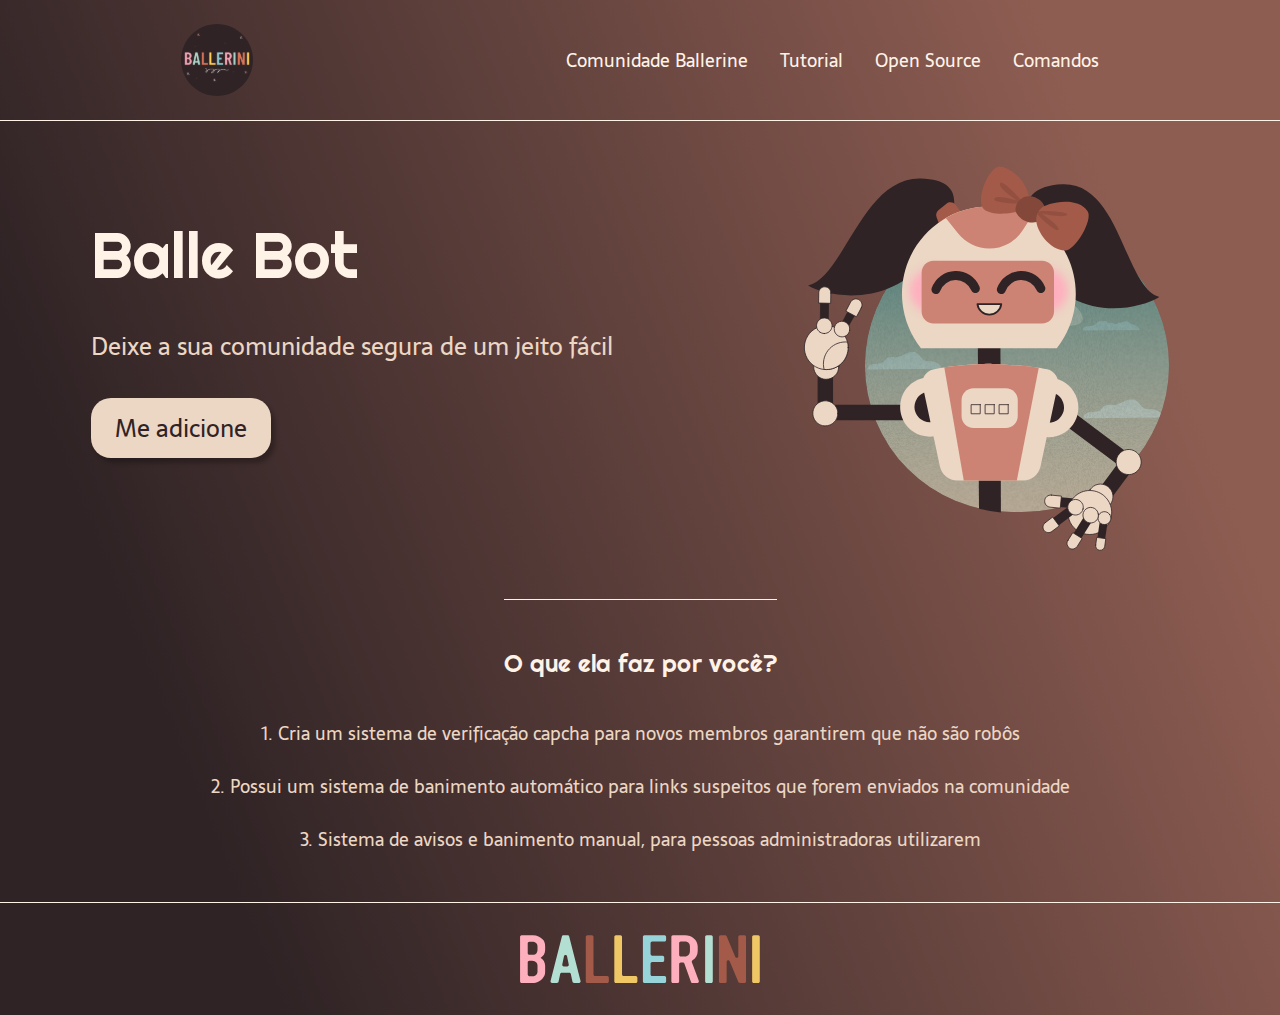
==== landing-page/index.html @ 11831c3a "Initial commit" ====
<!DOCTYPE html>
<html lang="pt-br">
<head>
    <meta charset="UTF-8">
    <meta http-equiv="X-UA-Compatible" content="IE=edge">
    <meta name="viewport" content="width=device-width, initial-scale=1.0">
    <meta name="description" content="Um bot que irá moderar e deixar sua comunidade segura de um jeito fácil.">
    <title>Balle Bot - Modere a sua comunidade do Discord</title>
    <link rel="stylesheet" href="style.css">
</head>
<body>
    <header class="cabecalho">
        <img class="cabecalho-imagem" src="logo.svg" alt="Logo da comunidade Ballerine">
        <nav class="cabecalho-menu">
            <a class="cabecalho-menu-item" href="#">Comunidade Ballerine </a>
            <a class="cabecalho-menu-item" href="#">Tutorial</a>
            <a class="cabecalho-menu-item" href="#">Open Source</a>
            <a class="cabecalho-menu-item" href="#">Comandos</a>
        </nav>
    </header>

    <main class="conteudo">
        <section class="conteudo-principal">
            <div class="conteudo-principal-escrito">
                <h1 class="conteudo-principal-escrito-titulo">Balle Bot</h1>
                <h2 class="conteudo-principal-escrito-subtitulo">Deixe a sua comunidade segura de um jeito fácil</h2>
                <button class="conteudo-principal-escrito-botao">Me adicione</button>
            </div>
            <img class="conteudo-principal-imagem" src="ballebot.svg" alt="Imagem da Balle Bot">
        </section>
            
        <section class="conteudo-secundario">
            <h3 class="conteudo-secundario-titulo">O que ela faz por você?</h3>
            <p class="conteudo-secundario-paragrafo">1. Cria um <strong>sistema de verificação capcha</strong> para novos membros garantirem que não são robôs</p>
            <p class="conteudo-secundario-paragrafo">2. Possui um <strong>sistema de banimento automático</strong> para links suspeitos que forem enviados na comunidade</p>
            <p class="conteudo-secundario-paragrafo">3. <strong>Sistema de avisos e banimento manual</strong>, para pessoas administradoras utilizarem</p>
        </section>
    </main>

    <footer class="rodape">
        <img class="rodape-imagem" src="ballerini.svg" alt="Ballerini">
    </footer>
</body>
</html>
---- landing-page/style.css ----
@charset "UTF-8";

@import url('https://fonts.googleapis.com/css2?family=Bebas+Neue&family=Righteous&display=swap');

@import url('https://fonts.googleapis.com/css2?family=Bebas+Neue&family=Righteous&family=Sarala:wght@400;700&display=swap');

*{
    margin: 0px;
    padding: 0px;
    box-sizing: border-box;
    text-decoration: none;
}

body{
    
    font-size: 100%;
    background: linear-gradient(68.15deg, #2F2325 16.62%, #8E5D52 85.61%);
}

.cabecalho{ /*parent flex container*/
    display: flex;
    flex-direction: row;
    align-items: center;
    justify-content: space-around;
    padding: 24px;
}

.cabecalho-imagem{
    height: 72px;
}

.cabecalho-menu{
    display: flex;
    gap: 32px; /*espaçamento entre itens do cabeçalho*/
}

.cabecalho-menu-item{
    font-family: 'Sarala', sans-serif;
    font-weight: 400;
    font-size: 18px;
    color:#FFF2E7;    
}

.conteudo{
    border-top: 0.4px solid #FFF2E7;
    margin-bottom: 48px;
}

.conteudo-principal{
    display: flex;
    flex-direction: row;
    align-items: center;
    justify-content: space-around;
}

.conteudo-principal-escrito{
   display: flex;
   flex-direction: column;
   gap: 32px;
}

.conteudo-principal-escrito-titulo{
    font-family: 'Righteous', cursive;
    font-weight: 400;
    font-size: 64px;
    color: #FFF2E7;
}

.conteudo-principal-escrito-subtitulo{
    font-family: 'Sarala', sans-serif;
    font-weight: 400;
    font-size: 24px;
    color: #ECD6C4;
}

.conteudo-principal-escrito-botao{
    background-color: #ECD6C4;
    width: 180px;
    height: 60px;
    border: none;
    border-radius: 20px;
    box-shadow: 4px 5px 4px rgba(0, 0, 0, 0.25);
    font-family: 'Sarala', sans-serif;
    font-weight: 400;
    font-size: 24px;
    color: #2F2325;
}

.conteudo-principal-escrito-botao:hover{
    background-color: rgba(236, 214, 196, 0.53) ;
}

.conteudo-principal-imagem{
    height: 430px;
}

.conteudo-secundario{
    display: flex;
    flex-direction: column;
    align-items: center;
    gap: 24px;
    margin-top: 48px; 
}

.conteudo-secundario-titulo{
    border-top:0.4px solid #FFF2E7;
    padding-top: 48px;
    font-family: 'Righteous', cursive;
    font-weight: 400;
    font-size: 24px;
    color: #FFF2E7;
    margin-bottom: 16px;    
}

.conteudo-secundario-paragrafo{
    font-family: 'Sarala', sans-serif;
    font-weight: 300;
    font-size: 18px;
    color: #ECD6C4;
}

.rodape{
    padding: 32px;
    border-top:0.4px solid #FFF2E7;
}

.rodape-imagem{
    height: 48px;
    display: block;
    margin: auto;
}
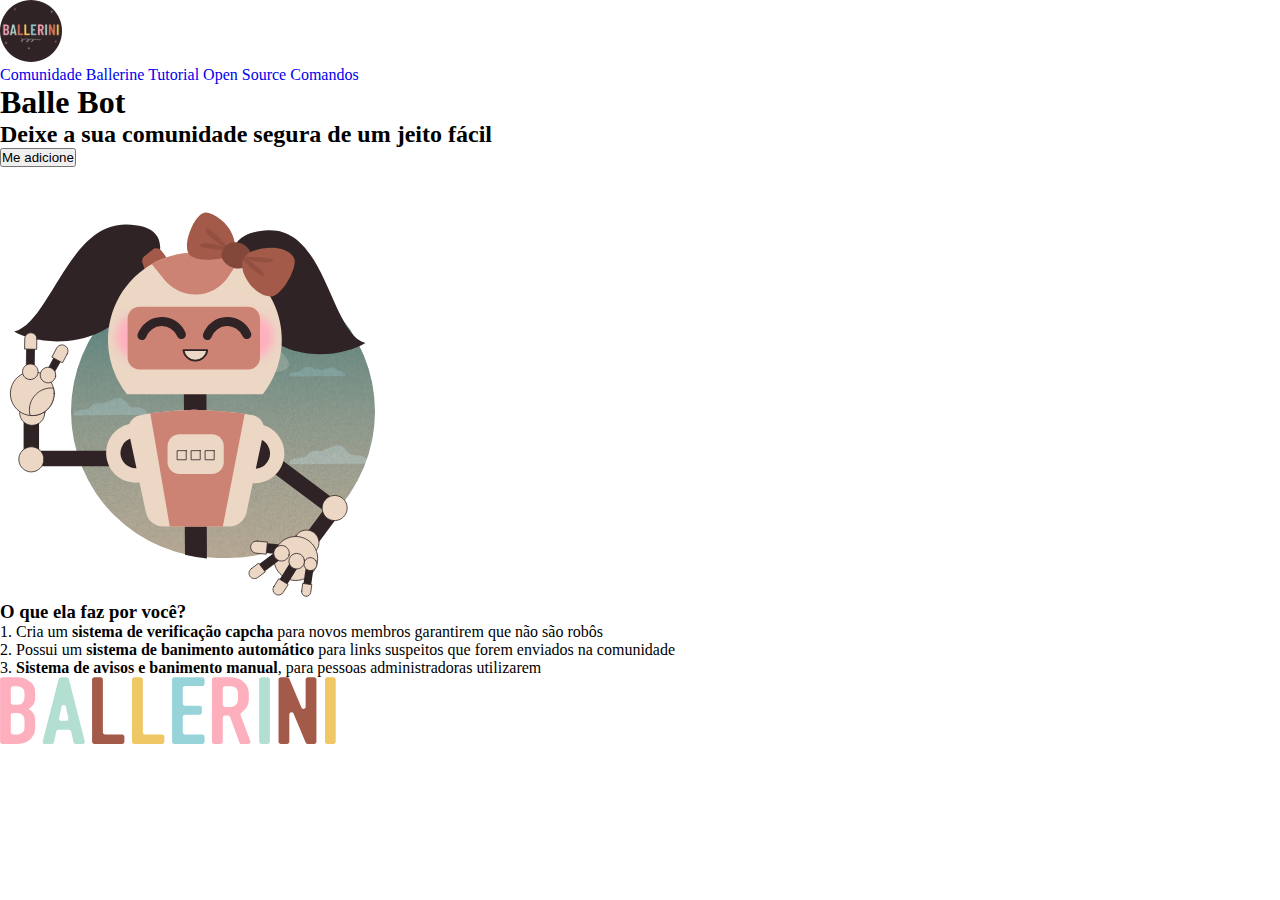
==== commit a2de4e3f: "v1" ====
--- a/landing-page/index.html
+++ b/landing-page/index.html
@@ -6,7 +6,7 @@
     <meta name="viewport" content="width=device-width, initial-scale=1.0">
     <meta name="description" content="Um bot que irá moderar e deixar sua comunidade segura de um jeito fácil.">
     <title>Balle Bot - Modere a sua comunidade do Discord</title>
-    <link rel="stylesheet" href="style.css">
+    <link rel="stylesheet" href="estilos/style.css">
 </head>
 <body>
     <header class="cabecalho">
--- a/landing-page/estilos/style.css
+++ b/landing-page/estilos/style.css
@@ -0,0 +1,20 @@
+@charset "UTF-8";
+
+*{
+    margin: 0;
+    padding: 0;
+    outline: 0;
+    box-sizing: border-box;
+    text-decoration: none;
+}
+
+@import url('https://fonts.googleapis.com/css2?family=Bodoni+Moda:wght@600;700&display=swap');
+
+:root{
+    --titulo-principal: 'Bodoni Moda', serif;
+    --subtitulo: 
+}
+
+body{
+    background-image: linear-gradient();
+}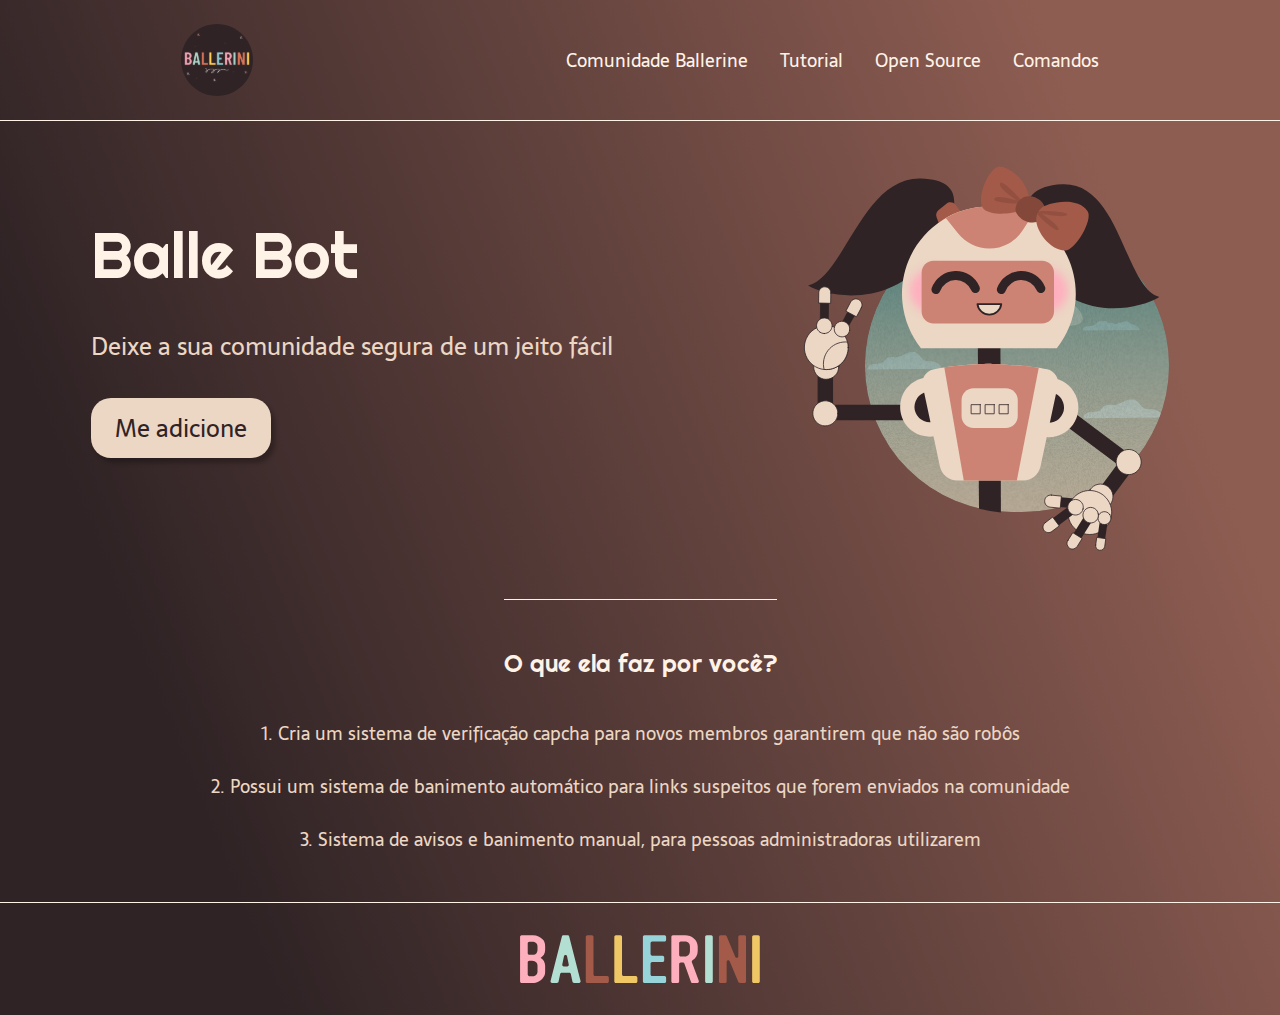
==== commit 0d973a8f: "v1" ====
--- a/landing-page/index.html
+++ b/landing-page/index.html
@@ -6,7 +6,8 @@
     <meta name="viewport" content="width=device-width, initial-scale=1.0">
     <meta name="description" content="Um bot que irá moderar e deixar sua comunidade segura de um jeito fácil.">
     <title>Balle Bot - Modere a sua comunidade do Discord</title>
-    <link rel="stylesheet" href="estilos/style.css">
+    <link rel="stylesheet" href="style.css">
+    <link rel="shortcut icon" href="logo.svg"image/x-icon">
 </head>
 <body>
     <header class="cabecalho">
--- a/landing-page/style.css
+++ b/landing-page/style.css
@@ -0,0 +1,141 @@
+@charset "UTF-8";
+
+@import url('https://fonts.googleapis.com/css2?family=Bebas+Neue&family=Righteous&display=swap');
+
+@import url('https://fonts.googleapis.com/css2?family=Bebas+Neue&family=Righteous&family=Sarala:wght@400;700&display=swap');
+
+*{
+    margin: 0px;
+    padding: 0px;
+    outline: 0px;
+    box-sizing: border-box;
+    text-decoration: none;
+}
+
+body{
+    background: linear-gradient(68.15deg, #2F2325 16.62%, #8E5D52 85.61%);
+}
+
+.cabecalho{ /*parent flex container*/
+    display: flex;
+    flex-direction: row;
+    align-items: center;
+    justify-content: space-around;
+    padding: 24px;
+
+    width: 100%;
+    max-width: 1280px;
+}
+
+.cabecalho-imagem{
+    height: 72px;
+
+
+}
+
+.cabecalho-menu{
+    display: flex;
+    gap: 32px; /*espaçamento entre itens do cabeçalho*/
+}
+
+.cabecalho-menu-item{
+    font-family: 'Sarala', sans-serif;
+    font-weight: 400;
+    font-size: 18px;
+    color:#FFF2E7;    
+}
+
+.conteudo{
+    border-top: 0.4px solid #FFF2E7;
+    margin-bottom: 48px;
+
+    width: 100%;
+    max-width: 1280px;
+}
+
+.conteudo-principal{
+    display: flex;
+    flex-direction: row;
+    align-items: center;
+    justify-content: space-around;
+}
+
+.conteudo-principal-escrito{
+   display: flex;
+   flex-direction: column;
+   gap: 32px;
+}
+
+.conteudo-principal-escrito-titulo{
+    font-family: 'Righteous', cursive;
+    font-weight: 400;
+    font-size: 64px;
+    color: #FFF2E7;
+}
+
+.conteudo-principal-escrito-subtitulo{
+    font-family: 'Sarala', sans-serif;
+    font-weight: 400;
+    font-size: 24px;
+    color: #ECD6C4;
+}
+
+.conteudo-principal-escrito-botao{
+    background-color: #ECD6C4;
+    width: 180px;
+    height: 60px;
+    border: none;
+    border-radius: 20px;
+    box-shadow: 4px 5px 4px rgba(0, 0, 0, 0.25);
+    font-family: 'Sarala', sans-serif;
+    font-weight: 400;
+    font-size: 24px;
+    color: #2F2325;
+}
+
+.conteudo-principal-escrito-botao:hover{
+    background-color: rgba(236, 214, 196, 0.53) ;
+}
+
+.conteudo-principal-imagem{
+    height: 430px;
+}
+
+.conteudo-secundario{
+    display: flex;
+    flex-direction: column;
+    align-items: center;
+    gap: 24px;
+    margin-top: 48px; 
+}
+
+.conteudo-secundario-titulo{
+    border-top:0.4px solid #FFF2E7;
+    padding-top: 48px;
+    font-family: 'Righteous', cursive;
+    font-weight: 400;
+    font-size: 24px;
+    color: #FFF2E7;
+    margin-bottom: 16px;    
+}
+
+.conteudo-secundario-paragrafo{
+    font-family: 'Sarala', sans-serif;
+    font-weight: 300;
+    font-size: 18px;
+    color: #ECD6C4;
+}
+
+.rodape{
+    padding: 32px;
+    border-top:0.4px solid #FFF2E7;
+
+    width: 100%;
+    max-width: 1280px;
+}
+
+.rodape-imagem{
+    height: 48px;
+    display: block;
+    margin: auto;
+}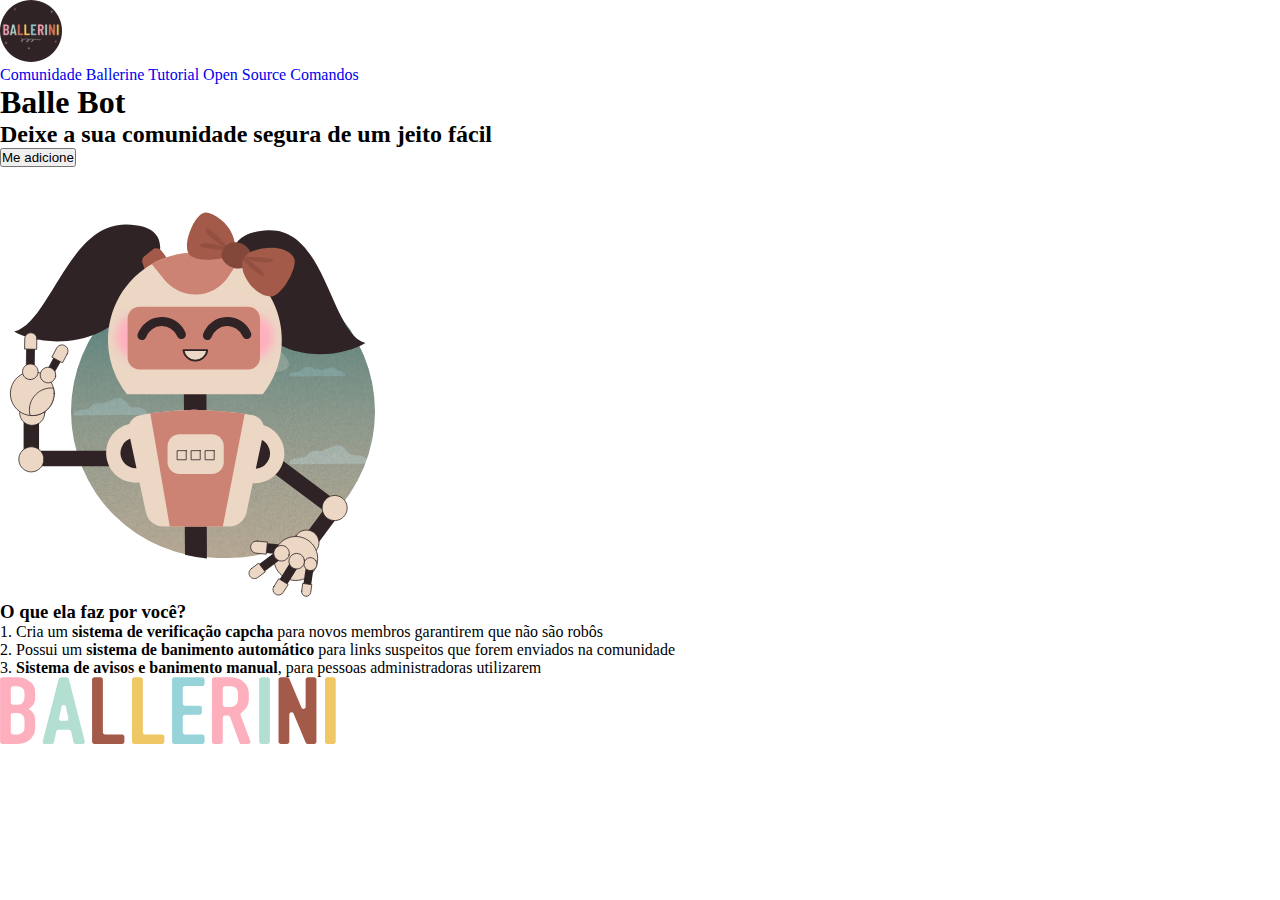
==== commit 871332e6: "v1" ====
--- a/landing-page/index.html
+++ b/landing-page/index.html
@@ -6,8 +6,7 @@
     <meta name="viewport" content="width=device-width, initial-scale=1.0">
     <meta name="description" content="Um bot que irá moderar e deixar sua comunidade segura de um jeito fácil.">
     <title>Balle Bot - Modere a sua comunidade do Discord</title>
-    <link rel="stylesheet" href="style.css">
-    <link rel="shortcut icon" href="logo.svg"image/x-icon">
+    <link rel="stylesheet" href="estilos/style.css">
 </head>
 <body>
     <header class="cabecalho">
--- a/landing-page/estilos/style.css
+++ b/landing-page/estilos/style.css
@@ -0,0 +1,20 @@
+@charset "UTF-8";
+
+*{
+    margin: 0;
+    padding: 0;
+    outline: 0;
+    box-sizing: border-box;
+    text-decoration: none;
+}
+
+@import url('https://fonts.googleapis.com/css2?family=Bodoni+Moda:wght@600;700&display=swap');
+
+:root{
+    --titulo-principal: 'Bodoni Moda', serif;
+    --subtitulo: 
+}
+
+body{
+    background-image: linear-gradient();
+}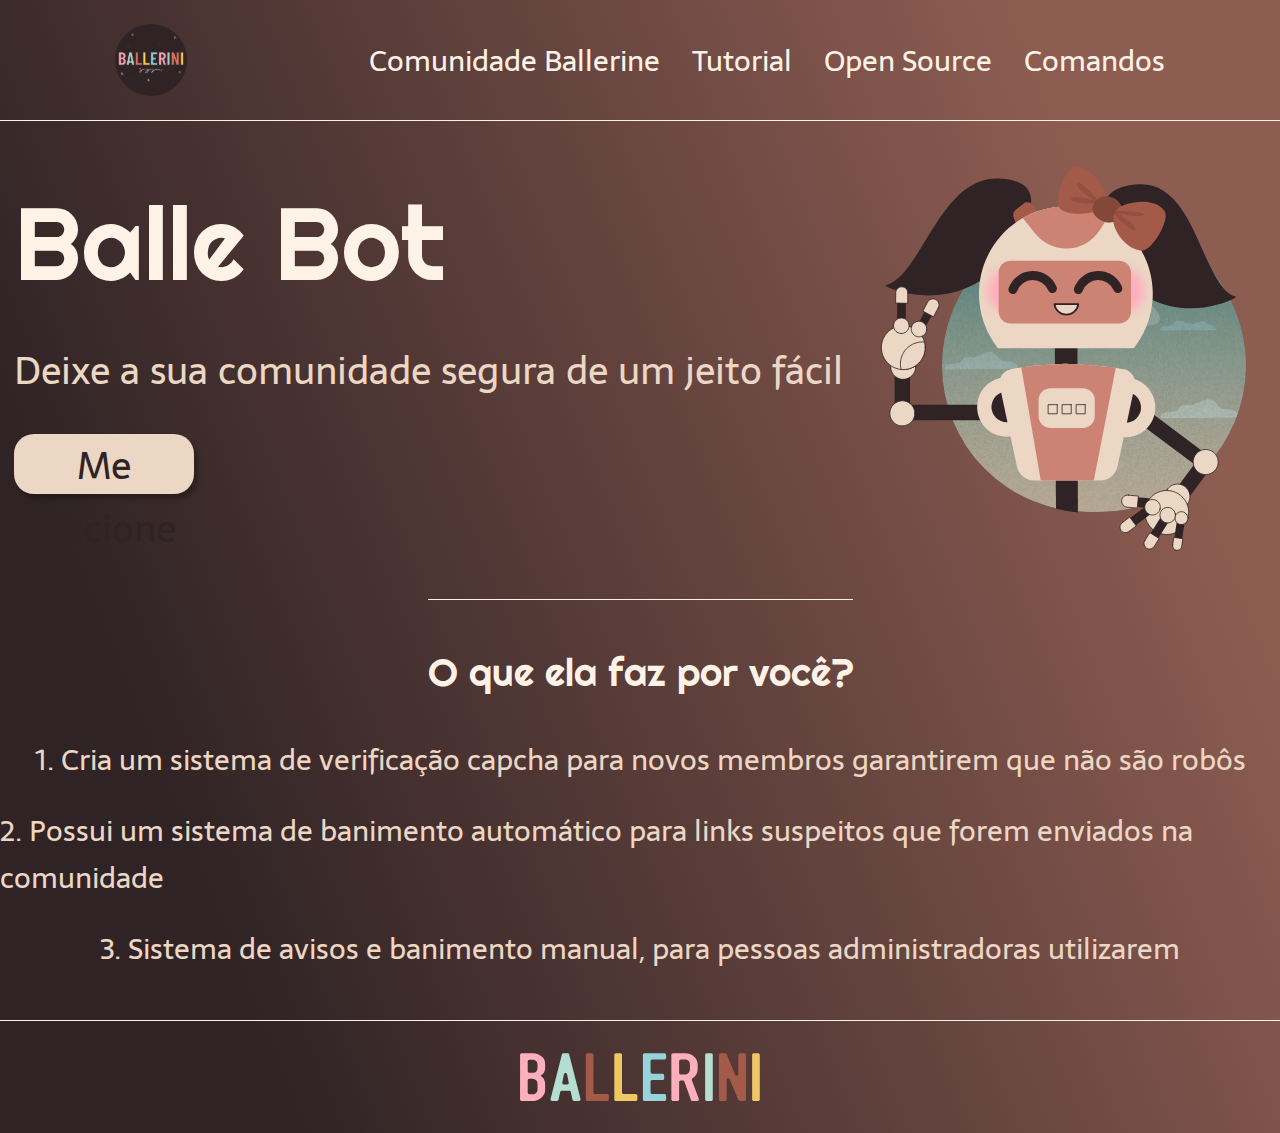
==== commit bad1be0c: "v1" ====
--- a/landing-page/index.html
+++ b/landing-page/index.html
@@ -6,7 +6,7 @@
     <meta name="viewport" content="width=device-width, initial-scale=1.0">
     <meta name="description" content="Um bot que irá moderar e deixar sua comunidade segura de um jeito fácil.">
     <title>Balle Bot - Modere a sua comunidade do Discord</title>
-    <link rel="stylesheet" href="estilos/style.css">
+    <link rel="stylesheet" href="style.css">
 </head>
 <body>
     <header class="cabecalho">
--- a/landing-page/style.css
+++ b/landing-page/style.css
@@ -0,0 +1,141 @@
+@charset "UTF-8";
+
+@import url('https://fonts.googleapis.com/css2?family=Bebas+Neue&family=Righteous&display=swap');
+
+@import url('https://fonts.googleapis.com/css2?family=Bebas+Neue&family=Righteous&family=Sarala:wght@400;700&display=swap');
+
+*{
+    margin: 0px;
+    padding: 0px;
+    outline: 0px;
+    box-sizing: border-box;
+    text-decoration: none;
+}
+
+body{
+    background: linear-gradient(68.15deg, #2F2325 16.62%, #8E5D52 85.61%);
+}
+
+.cabecalho{ /*parent flex container*/
+    display: flex;
+    flex-direction: row;
+    align-items: center;
+    justify-content: space-around;
+    padding: 24px;
+
+    width: 100%;
+    max-width: 1280px;
+}
+
+.cabecalho-imagem{
+    height: 72px;
+
+
+}
+
+.cabecalho-menu{
+    display: flex;
+    gap: 32px; /*espaçamento entre itens do cabeçalho*/
+}
+
+.cabecalho-menu-item{
+    font-family: 'Sarala', sans-serif;
+    font-weight: 400;
+    font-size: 1.8rem;
+    color:#FFF2E7;    
+}
+
+.conteudo{
+    border-top: 0.4px solid #FFF2E7;
+    margin-bottom: 48px;
+
+    width: 100%;
+    max-width: 1280px;
+}
+
+.conteudo-principal{
+    display: flex;
+    flex-direction: row;
+    align-items: center;
+    justify-content: space-around;
+}
+
+.conteudo-principal-escrito{
+   display: flex;
+   flex-direction: column;
+   gap: 32px;
+}
+
+.conteudo-principal-escrito-titulo{
+    font-family: 'Righteous', cursive;
+    font-weight: 400;
+    font-size: 6.4rem;
+    color: #FFF2E7;
+}
+
+.conteudo-principal-escrito-subtitulo{
+    font-family: 'Sarala', sans-serif;
+    font-weight: 400;
+    font-size: 2.4rem;
+    color: #ECD6C4;
+}
+
+.conteudo-principal-escrito-botao{
+    background-color: #ECD6C4;
+    width: 180px;
+    height: 60px;
+    border: none;
+    border-radius: 20px;
+    box-shadow: 4px 5px 4px rgba(0, 0, 0, 0.25);
+    font-family: 'Sarala', sans-serif;
+    font-weight: 400;
+    font-size: 2.4rem;
+    color: #2F2325;
+}
+
+.conteudo-principal-escrito-botao:hover{
+    background-color: rgba(236, 214, 196, 0.53) ;
+}
+
+.conteudo-principal-imagem{
+    height: 430px;
+}
+
+.conteudo-secundario{
+    display: flex;
+    flex-direction: column;
+    align-items: center;
+    gap: 24px;
+    margin-top: 48px; 
+}
+
+.conteudo-secundario-titulo{
+    border-top:0.4px solid #FFF2E7;
+    padding-top: 48px;
+    font-family: 'Righteous', cursive;
+    font-weight: 400;
+    font-size: 2.4rem;
+    color: #FFF2E7;
+    margin-bottom: 16px;    
+}
+
+.conteudo-secundario-paragrafo{
+    font-family: 'Sarala', sans-serif;
+    font-weight: 300;
+    font-size: 1.8rem;
+    color: #ECD6C4;
+}
+
+.rodape{
+    padding: 32px;
+    border-top:0.4px solid #FFF2E7;
+
+    width: 100%;
+    max-width: 1280px;
+}
+
+.rodape-imagem{
+    height: 48px;
+    display: block;
+    margin: auto;
+}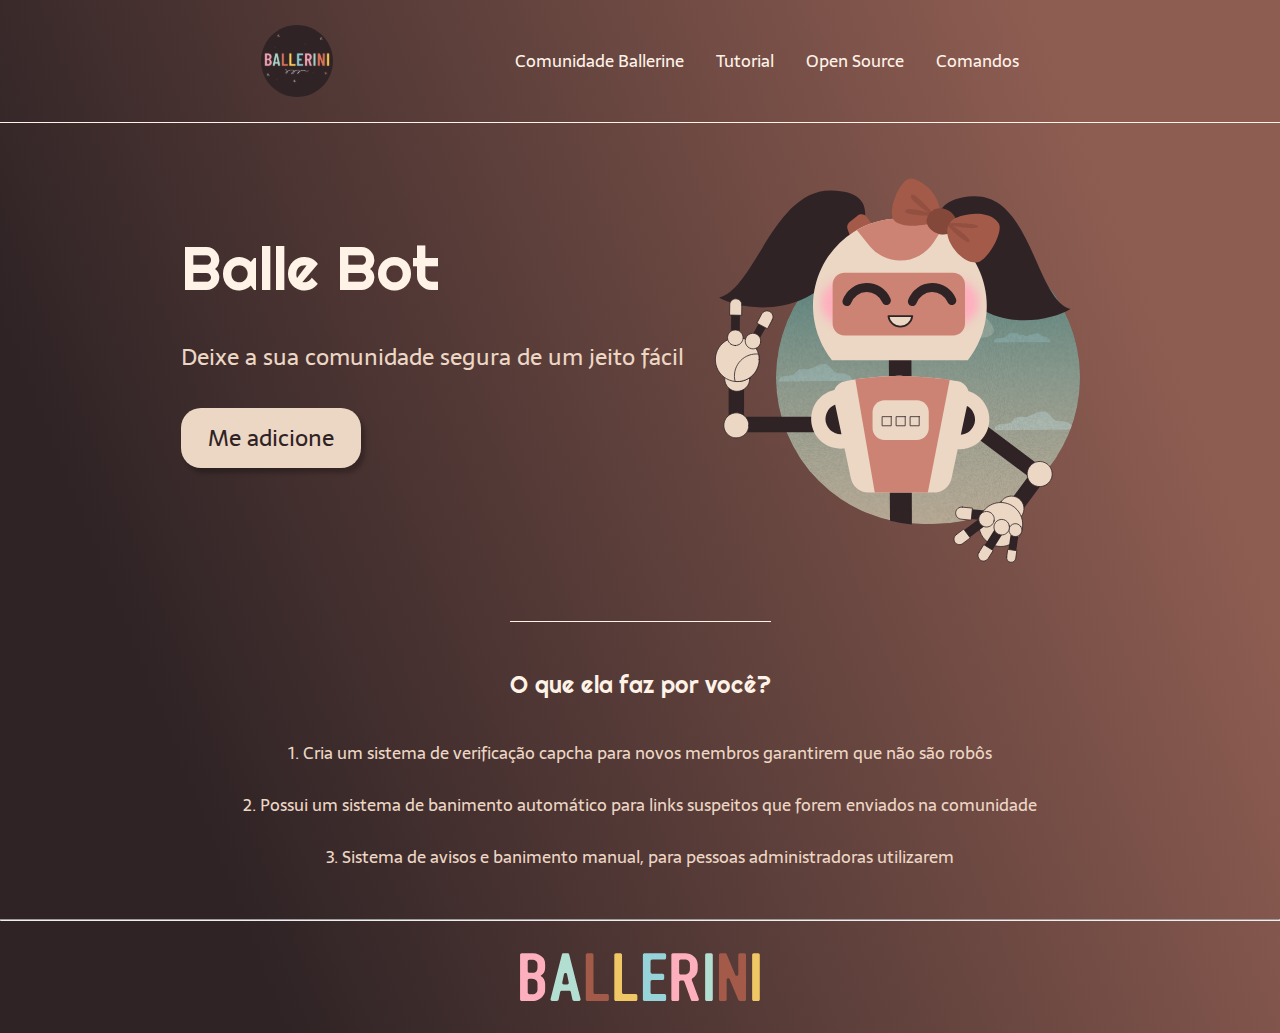
==== commit 7ce4a3f4: "ajustes-responsividade" ====
--- a/landing-page/index.html
+++ b/landing-page/index.html
@@ -36,7 +36,7 @@
             <p class="conteudo-secundario-paragrafo">3. <strong>Sistema de avisos e banimento manual</strong>, para pessoas administradoras utilizarem</p>
         </section>
     </main>
-
+    <hr>
     <footer class="rodape">
         <img class="rodape-imagem" src="ballerini.svg" alt="Ballerini">
     </footer>
--- a/landing-page/style.css
+++ b/landing-page/style.css
@@ -12,6 +12,15 @@
     text-decoration: none;
 }
 
+img{ /*imagem responsiva*/
+	display: block;
+	max-width: 100%;
+}
+
+html{
+    font-size: 60.0%;
+}
+
 body{
     background: linear-gradient(68.15deg, #2F2325 16.62%, #8E5D52 85.61%);
 }
@@ -21,16 +30,14 @@
     flex-direction: row;
     align-items: center;
     justify-content: space-around;
-    padding: 24px;
-
-    width: 100%;
-    max-width: 1280px;
+    flex-wrap: wrap;
+    padding: 25px 10px;
+    max-width: 960px;
+    margin: 0px auto;
 }
 
 .cabecalho-imagem{
     height: 72px;
-
-
 }
 
 .cabecalho-menu{
@@ -49,8 +56,7 @@
     border-top: 0.4px solid #FFF2E7;
     margin-bottom: 48px;
 
-    width: 100%;
-    max-width: 1280px;
+    
 }
 
 .conteudo-principal{
@@ -58,6 +64,10 @@
     flex-direction: row;
     align-items: center;
     justify-content: space-around;
+    flex-wrap: wrap;
+    max-width: 960px;
+    margin: 0px auto;
+    padding: 10px;
 }
 
 .conteudo-principal-escrito{
@@ -106,7 +116,8 @@
     flex-direction: column;
     align-items: center;
     gap: 24px;
-    margin-top: 48px; 
+    margin-top: 48px;
+    padding: 0px 10px; 
 }
 
 .conteudo-secundario-titulo{
@@ -126,16 +137,34 @@
     color: #ECD6C4;
 }
 
+
+
 .rodape{
     padding: 32px;
-    border-top:0.4px solid #FFF2E7;
-
-    width: 100%;
-    max-width: 1280px;
+    max-width: 960px;
+    margin: 0px auto; 
 }
 
 .rodape-imagem{
     height: 48px;
     display: block;
     margin: auto;
+}
+
+@media(max-width: 800px){
+    .cabecalho-imagem{
+        padding-bottom: 20px;
+    }
+
+    .cabecalho-menu{
+        display: flex;
+        gap: 20px; 
+    }
+}
+
+@media (max-width: 500px){
+    .cabecalho-menu{
+        display: flex;
+        gap: 9px; 
+    }
 }